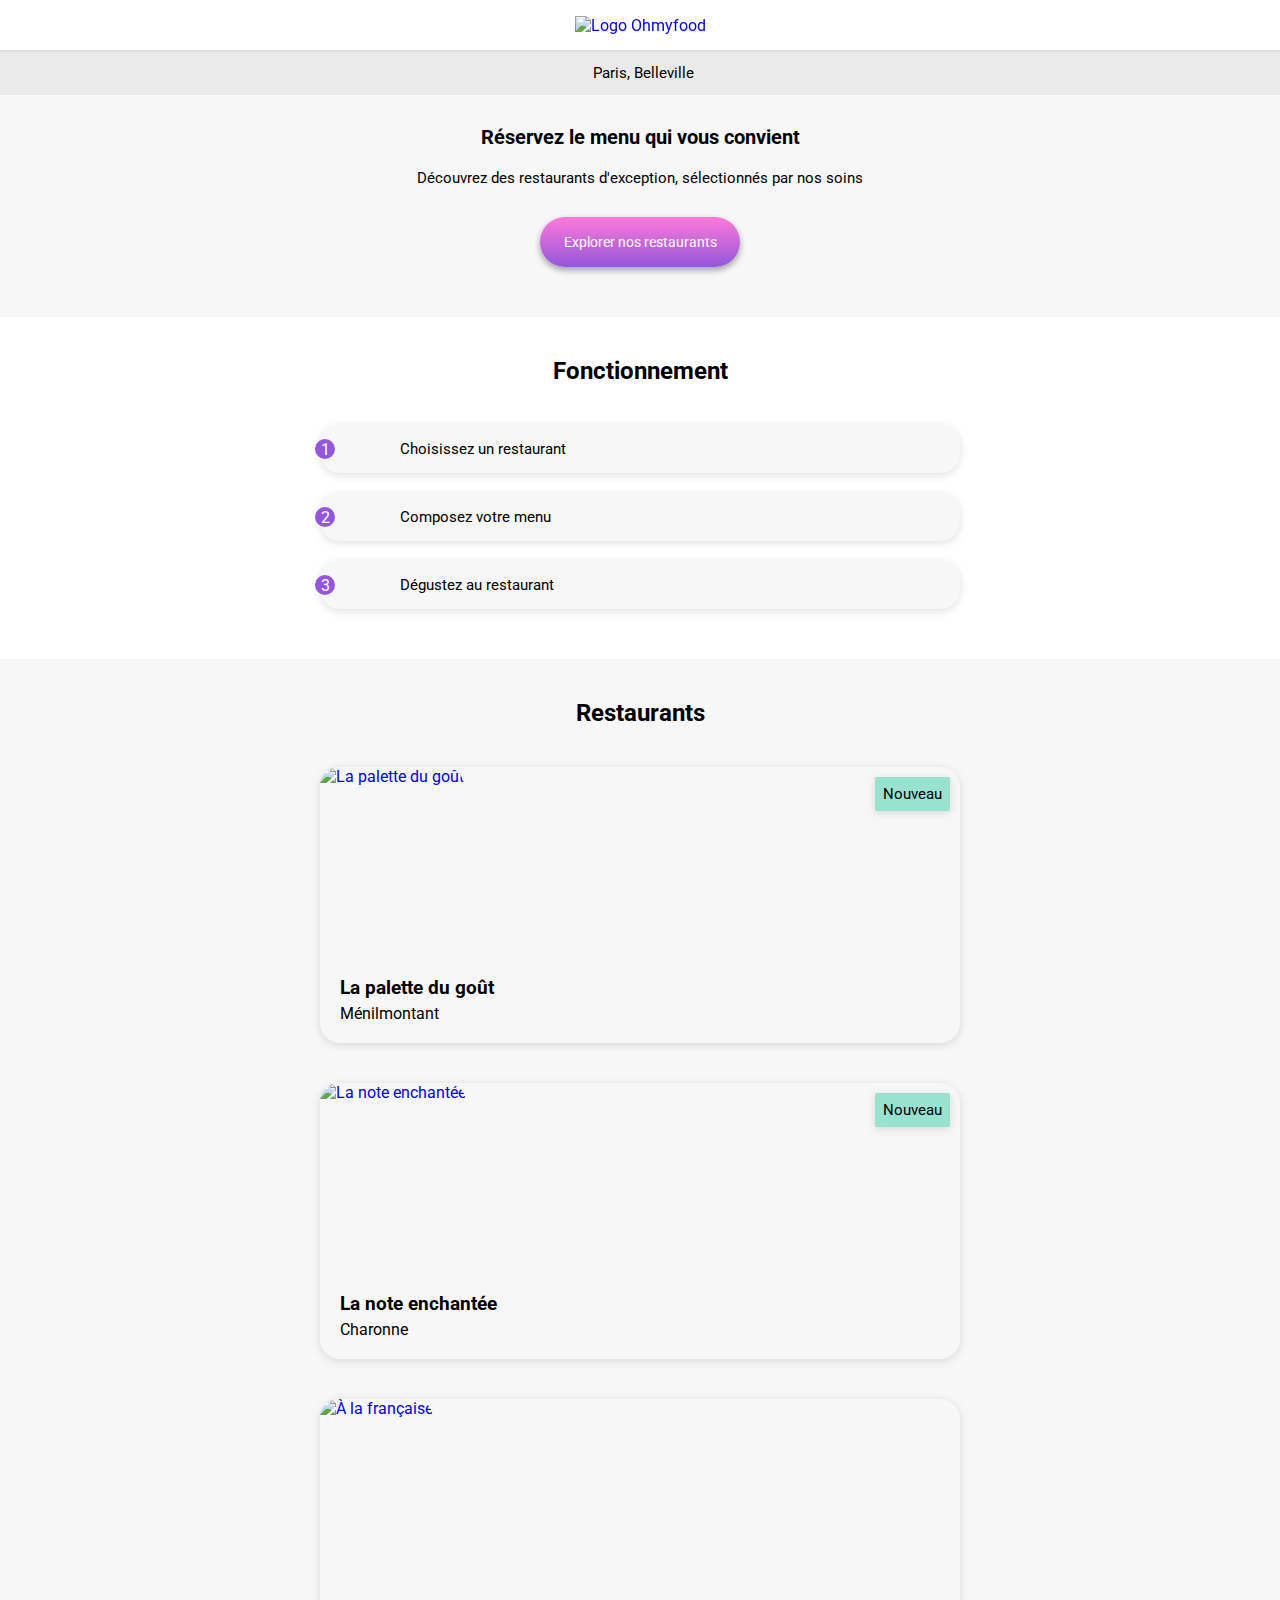
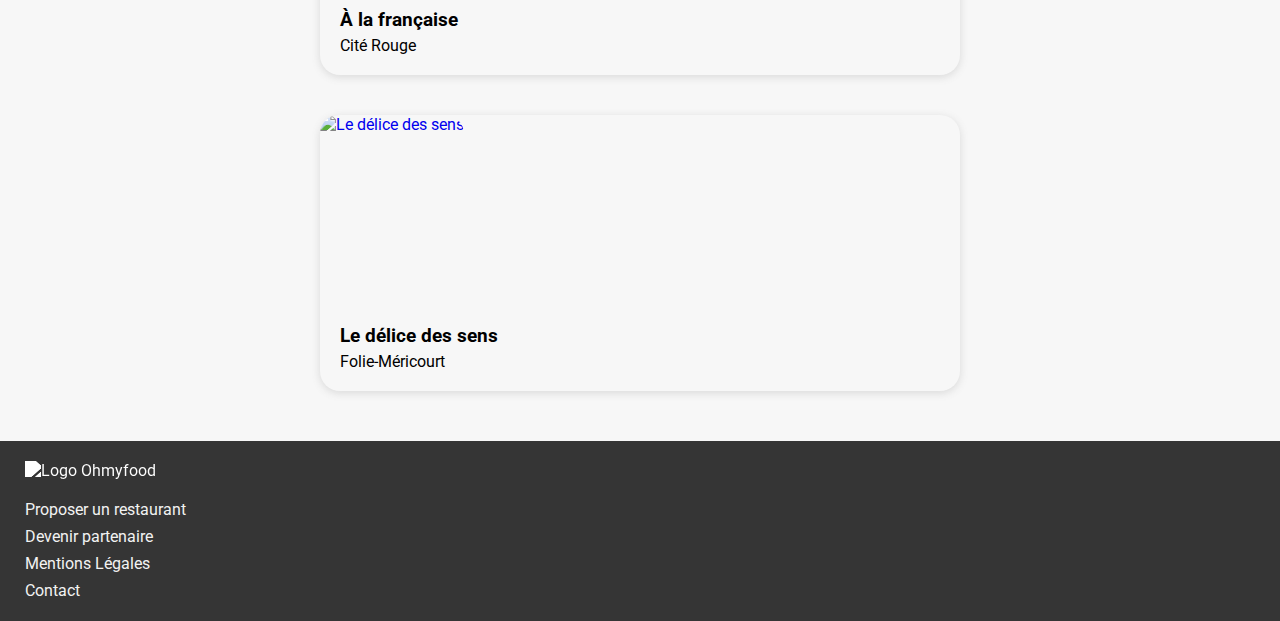
==== index.html @ 004a0e53 "dernier push" ====
<!DOCTYPE html>
<html lang="fr">
  <head>
    <meta charset="UTF-8" />
    <meta http-equiv="X-UA-Compatible" content="IE=edge" />
    <meta name="viewport" content="width=device-width, initial-scale=1.0" />
    <link rel="preconnect" href="https://fonts.googleapis.com" />
    <link rel="preconnect" href="https://fonts.gstatic.com" crossorigin />
    <link
      href="https://fonts.googleapis.com/css2?family=Roboto:ital,wght@0,100;0,300;0,400;0,500;0,700;0,900;1,100;1,300;1,400;1,500;1,700;1,900&family=Shrikhand&display=swap"
      rel="stylesheet" />
    <title>Ohmyfood</title>
    <link rel="stylesheet" href="./style.css" />
    <script
      async
      src="https://kit.fontawesome.com/7d32c97d44.js"
      crossorigin="anonymous"></script>
  </head>
  <body class="body">
    <header>
      <div>
        <a href="/">
          <img src="./assets/images/logo/ohmyfood.png" alt="Logo Ohmyfood" />
        </a>
      </div>
    </header>
    <main>
      <section class="heart">
        <div class="lds-heart">
          <div></div>
        </div>
      </section>
      <section class="top">
        <div>
          <p><i class="fa-solid fa-location-dot"></i> Paris, Belleville</p>
        </div>
        <h1>Réservez le menu qui vous convient</h1>
        <p>Découvrez des restaurants d'exception, sélectionnés par nos soins</p>
        <a href="#restaurants">Explorer nos restaurants</a>
      </section>

      <section class="operation">
        <h2>Fonctionnement</h2>
        <div class="operation__cards">
          <article class="operation__card">
            <i class="fa-solid fa-mobile-screen-button"></i>
            <h3>Choisissez un restaurant</h3>
            <span>1</span>
          </article>

          <article class="operation__card">
            <i class="fa-sharp fa-solid fa-bars"></i>
            <h3>Composez votre menu</h3>
            <span>2</span>
          </article>

          <article class="operation__card">
            <i class="fa-solid fa-house"></i>
            <h3>Dégustez au restaurant</h3>
            <span>3</span>
          </article>
        </div>
      </section>

      <section id="restaurants" class="restaurants">
        <h2>Restaurants</h2>
        <div class="restaurants__cards">
          <article class="restaurants__card">
            <div class="restaurants__cardImage">
              <a href="./la-palette-du-gout.html">
                <img
                  src="./assets/images/restaurants/la-palette-du-gout.jpg"
                  alt="La palette du goût" />
              </a>
              <div class="newRestaurant">
                <p>Nouveau</p>
              </div>
            </div>

            <div class="restaurants__cardText">
              <h3>La palette du goût</h3>
              <span>Ménilmontant</span>
              <div>
                <button>
                  <i class="fa-regular fa-heart"></i>
                </button>
              </div>
            </div>
          </article>

          <article class="restaurants__card">
            <div class="restaurants__cardImage">
              <a href="./la-note-enchantee.html">
                <img
                  src="./assets/images/restaurants/la-note-enchantee.jpg"
                  alt="La note enchantée" />
              </a>
              <div class="newRestaurant">
                <p>Nouveau</p>
              </div>
            </div>

            <div class="restaurants__cardText">
              <h3>La note enchantée</h3>
              <span>Charonne</span>
              <div>
                <button>
                  <i class="fa-regular fa-heart"></i>
                </button>
              </div>
            </div>
          </article>

          <article class="restaurants__card">
            <div class="restaurants__cardImage">
              <a href="./a-la-francaise.html">
                <img
                  src="./assets/images/restaurants/a-la-française.jpg"
                  alt="À la française" />
              </a>
            </div>

            <div class="restaurants__cardText">
              <h3>À la française</h3>
              <span>Cité Rouge</span>
              <div>
                <button>
                  <i class="fa-regular fa-heart"></i>
                </button>
              </div>
            </div>
          </article>

          <article class="restaurants__card">
            <div class="restaurants__cardImage">
              <a href="./le-delice-des-sens.html">
                <img
                  src="./assets/images/restaurants/le-delice-des-sens.jpg"
                  alt="Le délice des sens" />
              </a>
            </div>

            <div class="restaurants__cardText">
              <h3>Le délice des sens</h3>
              <span>Folie-Méricourt</span>
              <div>
                <button>
                  <i class="fa-regular fa-heart"></i>
                </button>
              </div>
            </div>
          </article>
        </div>
      </section>
    </main>
    <footer>
      <div>
        <img src="./assets/images/logo/ohmyfood@2x.svg" alt="Logo Ohmyfood" />
      </div>
      <ul>
        <li>
          <a href="#"
            ><i class="fa-solid fa-utensils"></i> Proposer un restaurant</a
          >
        </li>
        <li>
          <a href="#"
            ><i class="fa-solid fa-handshake-angle"></i>Devenir partenaire</a
          >
        </li>
        <li><a href="#">Mentions Légales</a></li>
        <li><a href="mailto:support@omyfood.fr">Contact</a></li>
      </ul>
    </footer>
  </body>
</html>
---- style.css ----
* {
  margin: 0;
  padding: 0;
  box-sizing: border-box;
  font-family: "Roboto", sans-serif;
  scroll-behavior: smooth;
}

li {
  list-style: none;
}

a {
  text-decoration: none;
}

h2 {
  margin-top: 40px;
  margin-left: 10%;
}

/* Header */
header {
  display: flex;
  justify-content: center;
  position: fixed;
  height: 50px;
  width: 100%;
  background-color: white;
  box-shadow: rgba(0, 0, 0, 0.1) 0px 1px 3px;
  z-index: 1;
}

header div {
  display: flex;
  justify-content: center;
}

header div img {
  margin-top: 16px;
  height: 25px;
}

/* Main */
main {
  display: flex;
  flex-direction: column;
  align-items: center;
  min-height: 100vh;
}

/* Top */
.top {
  display: flex;
  flex-direction: column;
  align-items: center;
  margin-top: 50px;
  width: 100%;
  background-color: #f7f7f7;
}

.top div {
  display: flex;
  justify-content: center;
  align-items: center;
  height: 45px;
  width: 100%;
  background-color: #eaeaea;
}

.top div p {
  margin-top: 0;
}

.top div i {
  margin-right: 7px;
}

.top h1 {
  text-align: center;
  margin-top: 30px;
  font-size: 20px;
}

.top p {
  text-align: center;
  margin-top: 20px;
  font-size: 15px;
}

.top a {
  margin-top: 30px;
}

.top a {
  text-decoration: none;
  display: flex;
  justify-content: center;
  align-items: center;
  margin-bottom: 50px;
  height: 50px;
  width: 200px;
  background: linear-gradient(to top, #9356DC, #FF79DA);
  color: white;
  border-radius: 50px;
  box-shadow: rgba(0, 0, 0, 0.16) 0px 3px 6px, rgba(0, 0, 0, 0.23) 0px 3px 6px;
  font-size: 14px;
}

.top a:hover {
  background: linear-gradient(to top, rgb(152, 97, 221), #FF79DA);
  box-shadow: rgba(0, 0, 0, 0.3) 0px 4px 12px;
}

/* Operation */
.operation {
  width: 100%;
}

.operation__cards {
  display: flex;
  justify-content: center;
  align-items: center;
  flex-direction: column;
}

.operation__card {
  position: relative;
  display: flex;
  align-items: center;
  margin-top: 20px;
  padding: 15px;
  width: 90%;
  background-color: #f7f7f7;
  border-radius: 20px;
  box-shadow: rgba(99, 99, 99, 0.2) 0px 2px 8px 0px;
}

.operation__card h3 {
  margin-left: 20px;
  font-size: 15px;
  font-weight: 400;
}

.operation__card i {
  margin-left: 25px;
  width: 20px;
  font-size: 17px;
}

.operation__card span {
  display: flex;
  justify-content: center;
  align-items: center;
  position: absolute;
  top: 30%;
  left: -5px;
  padding: 3px;
  height: 20px;
  width: 20px;
  color: white;
  background-color: #9356DC;
  border-radius: 100%;
}

/* Restaurants */
.restaurants {
  margin-top: 50px;
  width: 100%;
  background-color: #f7f7f7;
}

.restaurants__cards {
  display: flex;
  flex-direction: column;
  justify-content: center;
  align-items: center;
  width: 100%;
}

.restaurants__card {
  margin-top: 20px;
  width: 90%;
  border-radius: 20px;
  box-shadow: rgba(99, 99, 99, 0.2) 0px 2px 8px 0px;
}

.restaurants__card:last-child {
  margin-bottom: 50px;
}

.restaurants__cardImage {
  position: relative;
  height: 200px;
}

.restaurants__card img {
  object-fit: cover;
  width: 100%;
  height: 200px;
  border-top-left-radius: 20px;
  border-top-right-radius: 20px;
}

.newRestaurant {
  position: absolute;
  top: 0;
  right: 0;
  padding: 10px 10px 20px 20px;
}

.newRestaurant p {
  padding: 8px;
  background-color: #99E2D0;
  font-size: 15px;
  border-radius: 2px;
  box-shadow: rgba(99, 99, 99, 0.2) 0px 2px 8px 0px;
}

.restaurants__cardText {
  position: relative;
  padding: 10px 10px 20px 20px;
}

.restaurants__cardText h3 {
  margin-bottom: 5px;
}

.restaurants__cardText div {
  position: absolute;
  top: 15px;
  right: 20px;
}

.restaurants__cardText button {
  background-color: transparent;
  border: none;
  font-size: 20px;
  cursor: pointer;
}

.restaurants__cardText i:hover {
  color: #9356DC;
}

/* Footer */
footer {
  position: relative;
  z-index: 2;
  height: 180px;
  background-color: #353535;
}

footer a {
  margin-left: 25px;
  color: #f2f2f2;
}

footer img {
  filter: brightness(0) invert(1);
  margin-top: 20px;
  margin-bottom: 20px;
  margin-left: 25px;
  height: 18px;
}

footer li {
  margin-bottom: 8px;
}

footer i {
  color: #f2f2f2;
}

/* template */
.header__template {
  display: flex;
  align-items: center;
  z-index: 2;
}

.header__template div:first-child {
  margin-right: 50px;
}

.header__template img {
  margin-top: 12px;
}

.main__template {
  height: 1180px;
  background-color: #f7f7f7;
}

.main__template2 {
  height: 1280px;
}

.banner {
  margin-top: 50px;
  height: 300px;
  width: 100%;
}

.banner img {
  object-fit: cover;
  height: 200px;
  width: 100%;
}

.menu {
  position: absolute;
  z-index: 1;
  margin-top: 210px;
  height: 700px;
  width: 100%;
  background-color: #f7f7f7;
  border-radius: 40px 40px 0px 0px;
}

.menu article:first-child {
  display: flex;
  justify-content: space-between;
  align-items: center;
  margin-top: 20px;
  margin-left: 18px;
  margin-right: 30px;
}

.menu h1 {
  font-family: "Shrikhand", cursive;
  font-size: 20px;
}

.menu article:not(:first-child) h2 {
  margin-left: 4%;
  text-transform: uppercase;
  font-size: 16px;
  font-weight: 300;
}

.menu .menu__cardTitle div {
  margin-top: 3px;
  margin-left: 4%;
  width: 12%;
  border-bottom: 2px solid #99E2D0;
}

.menu .menu__cardText {
  background-color: white;
  margin-top: 15px;
  margin-left: 10px;
  margin-right: 10px;
  border-radius: 10px;
  box-shadow: rgba(0, 0, 0, 0.1) 0px 4px 12px;
}

.menu .menu__cardText {
  cursor: pointer;
  display: flex;
  justify-content: space-between;
}

.menu .menu__cardText:first-child {
  animation: fadein 1s;
}

.menu .menu__cardText:nth-child(2) {
  animation: fadein 2s;
}

.menu .menu__cardText {
  animation: fadein 3s;
}

.menu .menu__cardText:last-child {
  animation: fadein 4s;
}

.menu .menu__cardText:nth-child(4) {
  animation: fadein 3s;
}

.menu .menu__cardText > div:not(:last-child) {
  padding: 10px;
}

.menu .menu__cardText > div + div {
  display: flex;
  justify-content: center;
  align-items: center;
  width: 0px;
  background-color: white;
  border-radius: 0px 10px 10px 0px;
  transition: width 0.5s ease-in-out;
}

.menu .menu__cardText > div + div i {
  display: none;
  color: white;
  background-color: white;
  padding: 3px;
  border-radius: 50%;
  font-size: 13px;
  transition: width 0.5s ease-in-out;
}

.menu .menu__cardText:hover > div + div {
  background-color: #99E2D0;
  width: 50px;
}

.menu .menu__cardText:hover > div + div i {
  display: block;
  color: #99E2D0;
  box-shadow: rgba(0, 0, 0, 0.1) 0px 2px 5px;
  animation: menu__cardTextAnimationIcone 0.75s;
}

.menu .menu__cardText div:first-child {
  display: flex;
  flex-direction: column;
}

.menu .menu__cardText div:first-child > div + div {
  display: flex;
  justify-content: space-between;
}

.menu .menu__cardText h3 {
  margin-left: 3px;
  font-size: 12px;
  font-weight: 500;
}

.menu .menu__cardText p {
  margin-top: 5px;
  margin-left: 3px;
  font-size: 11px;
  font-weight: 300;
}

.menu .menu__cardText p:last-child {
  font-weight: 500;
}

.menu .menu__cardText span {
  font-size: 11px;
  font-weight: 500;
}

.menu .menu__cardText > div {
  display: flex;
  justify-content: space-evenly;
  width: 100%;
}

.menu .button {
  display: flex;
  justify-content: center;
  margin-top: 40px;
}

.menu .button button {
  cursor: pointer;
  padding: 15px 40px;
  background: linear-gradient(to top, #9356DC, #FF79DA);
  color: white;
  border: none;
  border-radius: 20px;
  box-shadow: rgba(0, 0, 0, 0.1) 0px 4px 12px;
  margin-bottom: 50px;
}

.menu .button button:hover {
  background: linear-gradient(to top, rgb(152, 97, 221), #FF79DA);
  box-shadow: rgba(0, 0, 0, 0.3) 0px 4px 12px;
}

.main__template + footer {
  /*margin-top: 120px;*/
}

@keyframes fadein {
  from {
    transform: scale(0);
  }
  to {
    transform: scale(1);
  }
}
@keyframes menu__cardTextAnimationIcone {
  100% {
    transform: rotate(360deg);
  }
}
.body {
  animation: heartBody 3s ease-in-out;
}

.heart {
  position: absolute;
  display: flex;
  visibility: hidden;
  justify-content: center;
  align-items: center;
  height: 100vh;
  width: 100%;
  z-index: 1;
  background-color: rgba(255, 255, 255, 0.396);
  animation: heartLoad 3s ease-in-out;
}

.lds-heart {
  display: inline-block;
  position: relative;
  width: 80px;
  height: 80px;
  transform: rotate(45deg);
  transform-origin: 40px 40px;
}

.lds-heart div {
  top: 32px;
  left: 32px;
  position: absolute;
  width: 32px;
  height: 32px;
  background: #FF79DA;
  animation: lds-heart 1.2s infinite cubic-bezier(0.215, 0.61, 0.355, 1);
  box-shadow: rgba(0, 0, 0, 0.16) 0px 3px 6px, rgba(0, 0, 0, 0.23) 0px 3px 6px;
}

.lds-heart div:after,
.lds-heart div:before {
  content: " ";
  position: absolute;
  display: block;
  width: 32px;
  height: 32px;
  background: #FF79DA;
}

.lds-heart div:before {
  left: -24px;
  border-radius: 50% 0 0 50%;
}

.lds-heart div:after {
  top: -24px;
  border-radius: 50% 50% 0 0;
}

@keyframes heartBody {
  0% {
    overflow-y: hidden;
  }
  100% {
    overflow-y: hidden;
  }
}
@keyframes heartLoad {
  100% {
    visibility: visible;
  }
}
@keyframes lds-heart {
  0% {
    transform: scale(0.95);
  }
  5% {
    transform: scale(1.1);
  }
  39% {
    transform: scale(0.85);
  }
  45% {
    transform: scale(1);
  }
  60% {
    transform: scale(0.95);
  }
  100% {
    transform: scale(0.9);
  }
}
/* PC */
@media (min-width: 1024px) {
  .menu article:first-child {
    margin-left: 0;
    margin-right: 0;
    margin-top: 50px;
    justify-content: center;
  }
  .menu article:first-child i {
    display: none;
  }
  h2 {
    margin-bottom: 20px;
    margin-left: 0;
    text-align: center;
  }
  .operation__card {
    width: 50%;
  }
  .menu article:not(:first-child) {
    display: flex;
    flex-direction: column;
    align-items: center;
  }
  .menu .menu__cardText {
    width: 50%;
  }
  .menu__cardTitle div {
    width: 100% !important;
  }
  .restaurants__card {
    margin-bottom: 20px;
    width: 50%;
  }
  .main__template {
    height: 1280px;
  }
  .main__template2 {
    height: 1300px;
  }
}

/*# sourceMappingURL=style.css.map */
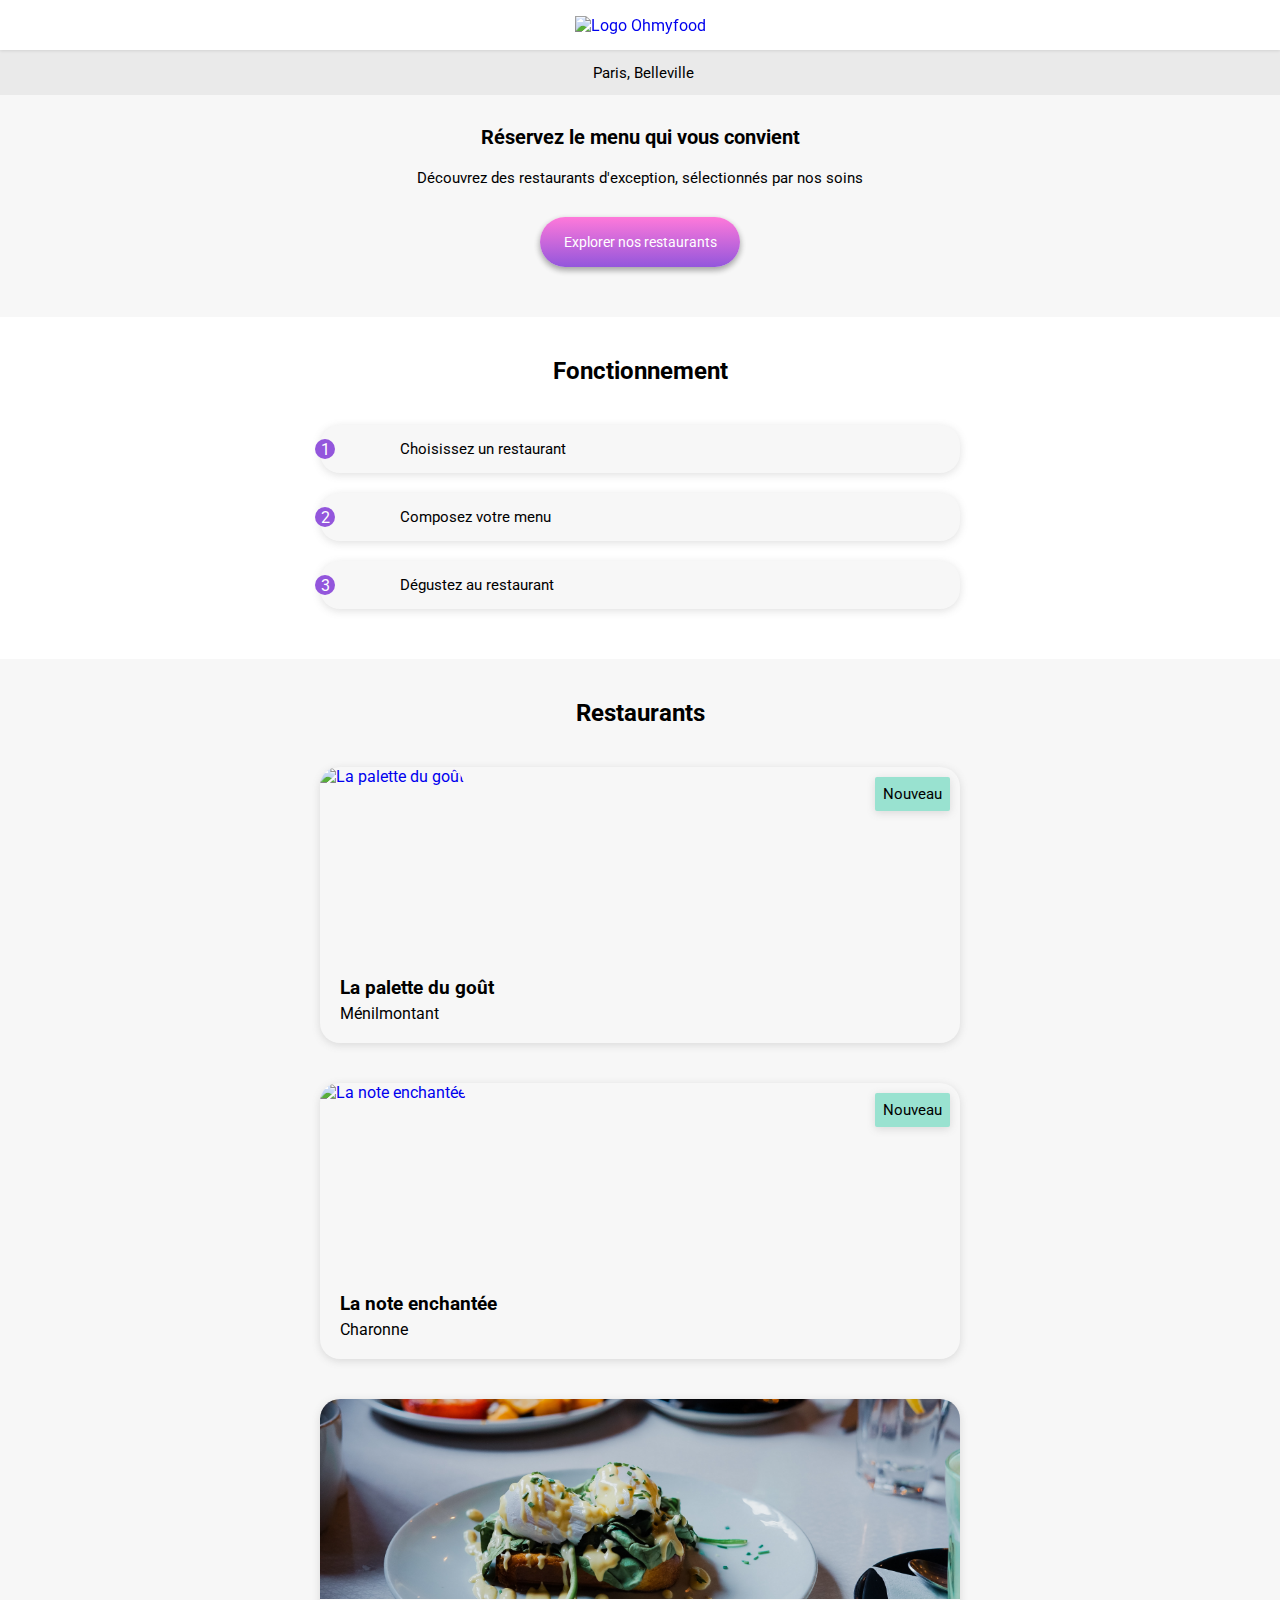
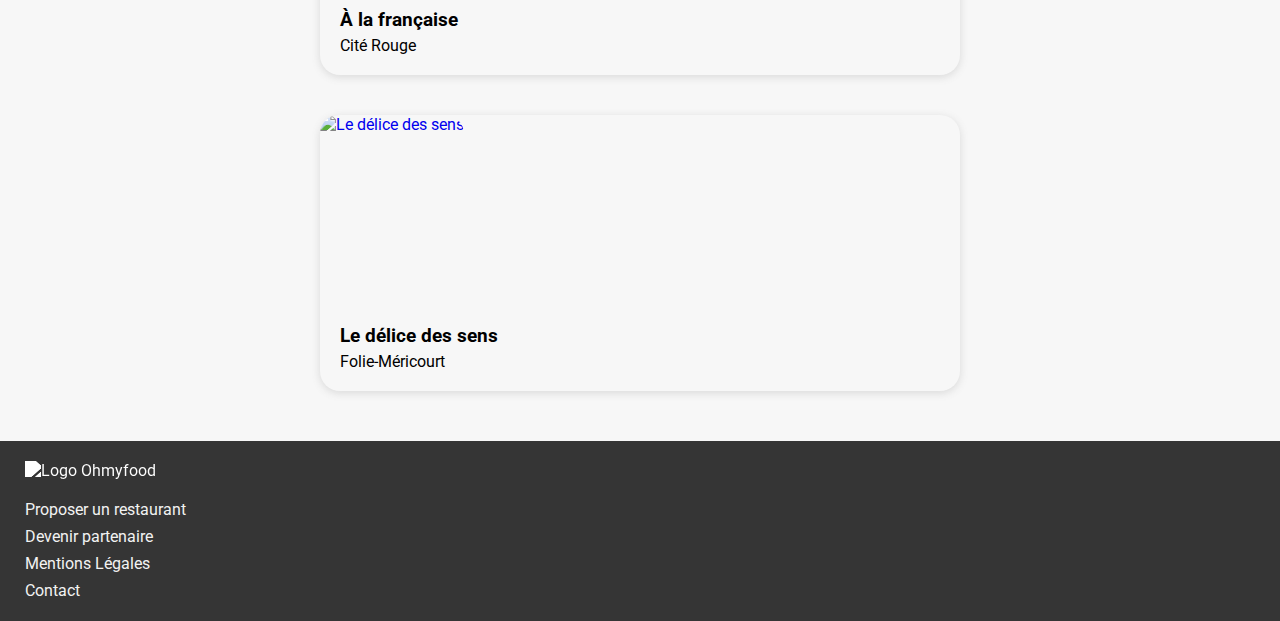
==== commit 2dbf07b4: "update image" ====
--- a/index.html
+++ b/index.html
@@ -115,7 +115,7 @@
             <div class="restaurants__cardImage">
               <a href="./a-la-francaise.html">
                 <img
-                  src="./assets/images/restaurants/a-la-française.jpg"
+                  src="./assets/images/restaurants/a-la-francaise.jpg"
                   alt="À la française" />
               </a>
             </div>
